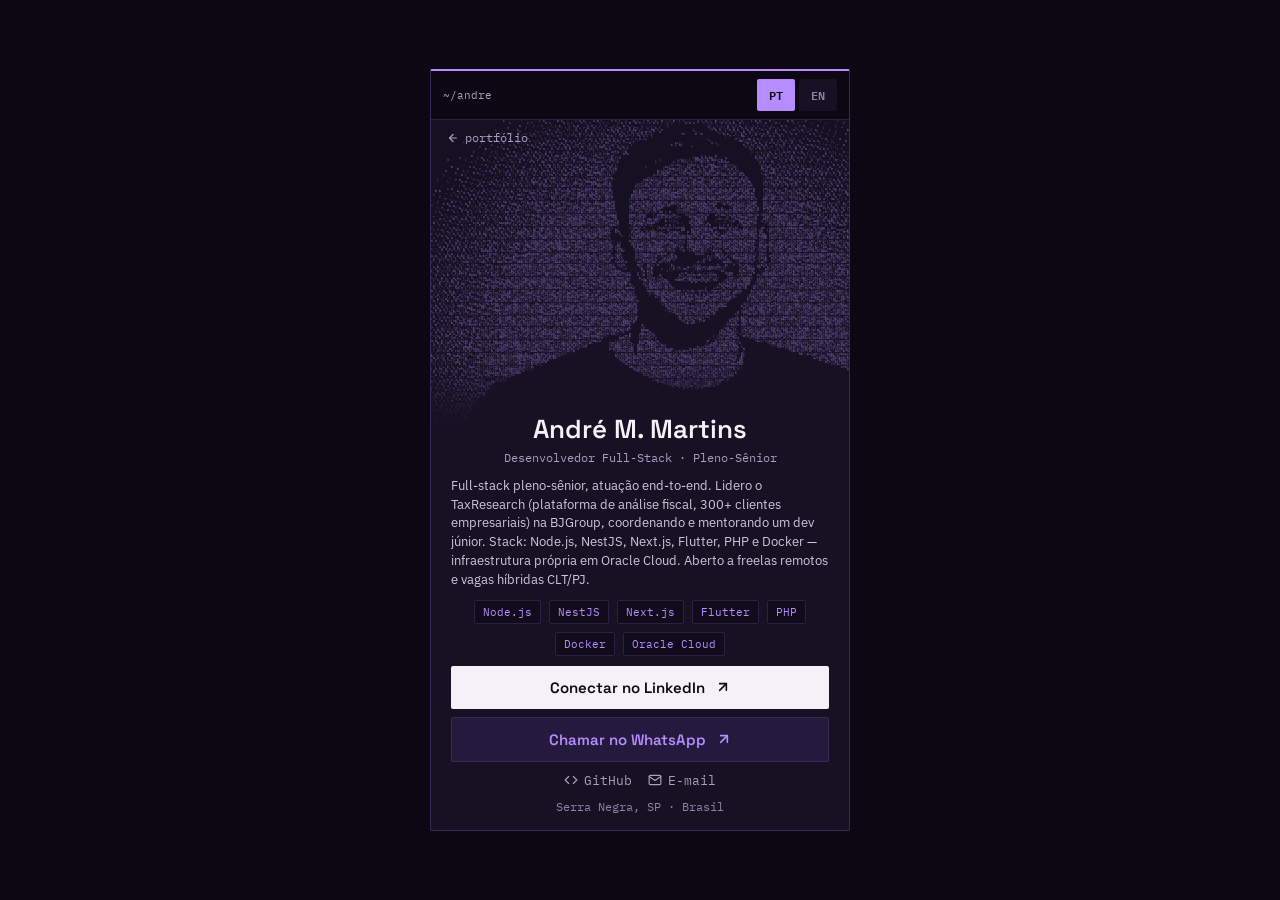
==== contacts/index.html @ 64a5bfa0 "first commit" ====
<!doctype html>
<html lang="pt-BR">
<head>
<meta charset="utf-8">
<meta name="viewport" content="width=device-width, initial-scale=1">
<title>André M. Martins — Cartão de Contato</title>
<meta name="description" content="Full-stack pleno-sênior — Node.js, NestJS, Next.js, Flutter, PHP, Docker, Oracle Cloud.">
<meta property="og:title" content="André M. Martins — Full-Stack Developer">
<meta property="og:description" content="Full-stack pleno-sênior — Node.js, NestJS, Next.js, Flutter, PHP, Docker, Oracle Cloud. Aberto a freelas remotos e vagas híbridas CLT/PJ.">
<meta property="og:type" content="profile">
<link rel="icon" href="data:,">
<link rel="preconnect" href="https://fonts.googleapis.com">
<link rel="preconnect" href="https://fonts.gstatic.com" crossorigin>
<link href="https://fonts.googleapis.com/css2?family=Space+Grotesk:wght@500;600;700&family=IBM+Plex+Sans:wght@400;500&family=IBM+Plex+Mono:wght@400;500;600&display=swap" rel="stylesheet">
<style>
  :root {
    --bg: #0b0814;
    --bg-2: #100c1c;
    --surface: #161123;
    --border: #2a2145;
    --border-2: #372b58;
    --text: #f4f2f8;
    --body: #cdc7dd;
    --muted: #a89fc0;
    --dim: #8b82a6;
    --accent: #b78cff;
    --accent-dim: #251a3d;
    --radius: 2px;
  }
  * { box-sizing: border-box; }
  html, body { margin: 0; padding: 0; background: var(--bg); height: 100%; overflow: hidden; }
  :focus-visible { outline: 2px solid var(--accent); outline-offset: 2px; }
  body {
    font-family: 'IBM Plex Sans', sans-serif;
    display: flex;
    justify-content: center;
    align-items: center;
    height: 100dvh;
    padding: 12px;
  }
  .card {
    width: 100%;
    max-width: 420px;
    min-width: 0;
    max-height: calc(100dvh - 24px);
    background: var(--surface);
    border: 1px solid var(--border-2);
    border-top: 2px solid var(--accent);
    border-radius: var(--radius);
    overflow: hidden;
    display: flex;
    flex-direction: column;
  }
  .card-bar {
    display: flex;
    align-items: center;
    gap: 8px;
    padding: 8px 12px;
    background: var(--bg);
    border-bottom: 1px solid var(--border);
    font-family: 'IBM Plex Mono', monospace;
    font-size: 11px;
  }
  .card-path { color: var(--muted); }
  .lang-toggle {
    margin-left: auto;
    display: flex;
    gap: 4px;
  }
  .lang-toggle button {
    padding: 6px 12px;
    min-height: 32px;
    border-radius: var(--radius);
    font-family: 'IBM Plex Mono', monospace;
    font-size: 12px;
    font-weight: 600;
    cursor: pointer;
    border: none;
    background: var(--surface);
    color: var(--dim);
  }
  .lang-toggle button.active {
    background: var(--accent);
    color: var(--bg);
  }
  .card-body {
    flex: 1;
    min-height: 0;
    padding: 0 20px 16px;
    display: flex;
    flex-direction: column;
    gap: 10px;
  }
  .portrait {
    position: relative;
    flex: 0 0 auto;
    margin: 0 -20px;
    overflow: hidden;
  }
  .back-link {
    position: absolute;
    top: 10px;
    left: 16px;
    z-index: 2;
    font-family: 'IBM Plex Mono', monospace;
    font-size: 12px;
    color: var(--muted);
    text-decoration: none;
    display: inline-flex;
    align-items: center;
    gap: 6px;
  }
  .back-link:hover { color: var(--accent); }
  .card-ascii {
    margin: 0;
    width: 100%;
    overflow: hidden;
    font-family: 'IBM Plex Mono', monospace;
    line-height: 0.75;
    letter-spacing: 0;
    color: var(--accent);
    opacity: .92;
    white-space: pre;
    user-select: none;
    text-align: left;
  }
  .name-block {
    position: absolute;
    left: 0;
    right: 0;
    bottom: 0;
    z-index: 1;
    text-align: center;
    display: flex;
    flex-direction: column;
    gap: 4px;
    padding: 48px 16px 2px;
    background: linear-gradient(to bottom, transparent 0%, var(--surface) 62%);
  }
  .name-block h1 {
    margin: 0;
    font-family: 'Space Grotesk', sans-serif;
    font-size: 26px;
    font-weight: 600;
    color: var(--text);
  }
  .name-block p {
    margin: 0;
    font-family: 'IBM Plex Mono', monospace;
    font-size: 12px;
    color: var(--muted);
  }
  .card-rest {
    display: flex;
    flex-direction: column;
    gap: 10px;
    flex-shrink: 0;
  }
  .bio {
    margin: 0;
    font-size: 13px;
    line-height: 1.45;
    color: var(--body);
    text-align: left;
  }
  .chips {
    display: flex;
    flex-wrap: wrap;
    gap: 8px;
    justify-content: center;
  }
  .chip {
    font-family: 'IBM Plex Mono', monospace;
    font-size: 11px;
    color: var(--accent);
    background: var(--bg-2);
    border: 1px solid var(--border);
    border-radius: var(--radius);
    padding: 4px 8px;
  }
  .ctas {
    display: flex;
    flex-direction: column;
    gap: 8px;
    width: 100%;
  }
  .cta {
    display: flex;
    align-items: center;
    justify-content: center;
    gap: 10px;
    width: 100%;
    padding: 12px 18px;
    border-radius: var(--radius);
    font-family: 'Space Grotesk', sans-serif;
    font-weight: 600;
    font-size: 15px;
    text-decoration: none;
  }
  .cta:hover { opacity: .88; }
  .cta-linkedin {
    background: var(--text);
    color: var(--bg);
  }
  .cta-whatsapp {
    background: var(--accent-dim);
    color: var(--accent);
    border: 1px solid var(--border-2);
  }
  .secondary {
    display: flex;
    gap: 16px;
    justify-content: center;
    align-items: center;
    flex-wrap: wrap;
  }
  .secondary a {
    display: flex;
    align-items: center;
    gap: 6px;
    color: var(--muted);
    font-family: 'IBM Plex Mono', monospace;
    font-size: 13px;
    text-decoration: none;
  }
  .secondary a:hover { color: var(--accent); }
  .location {
    margin: 0;
    text-align: center;
    font-family: 'IBM Plex Mono', monospace;
    font-size: 12px;
    color: var(--dim);
  }
  [data-i18n][hidden] { display: none; }
</style>
</head>
<body>
<main class="card">
  <div class="card-bar">
    <span class="card-path">~/andre</span>
    <div class="lang-toggle" role="group" aria-label="Idioma / Language">
      <button type="button" id="btn-pt" aria-pressed="true">PT</button>
      <button type="button" id="btn-en" aria-pressed="false">EN</button>
    </div>
  </div>

  <div class="card-body">
  <div class="portrait">
  <a class="back-link" href="../">
    <svg width="12" height="12" viewBox="0 0 24 24" fill="none" stroke="currentColor" stroke-width="2.4" stroke-linecap="round" stroke-linejoin="round"><line x1="19" y1="12" x2="5" y2="12"></line><polyline points="12 19 5 12 12 5"></polyline></svg>
    <span data-i18n="pt">portfólio</span><span data-i18n="en" hidden>portfolio</span>
  </a>

  <pre class="card-ascii" id="card-ascii" role="img" aria-label="Retrato de André, formado pelo vazio numa nuvem de caracteres"></pre>

  <div class="name-block">
    <h1>André M. Martins</h1>
    <p>
      <span data-i18n="pt">Desenvolvedor Full-Stack · Pleno-Sênior</span><span data-i18n="en" hidden>Full-Stack Developer · Senior</span>
    </p>
  </div>
  </div>

  <div class="card-rest">
  <p class="bio">
    <span data-i18n="pt">Full-stack pleno-sênior, atuação end-to-end. Lidero o TaxResearch (plataforma de análise fiscal, 300+ clientes empresariais) na BJGroup, coordenando e mentorando um dev júnior. Stack: Node.js, NestJS, Next.js, Flutter, PHP e Docker — infraestrutura própria em Oracle Cloud. Aberto a freelas remotos e vagas híbridas CLT/PJ.</span>
    <span data-i18n="en" hidden>Senior full-stack developer, end-to-end ownership. Leading TaxResearch (fiscal analysis platform, 300+ enterprise clients) at BJGroup, mentoring a junior developer. Stack: Node.js, NestJS, Next.js, Flutter, PHP and Docker — self-managed Oracle Cloud infrastructure. Open to remote freelance work and hybrid CLT/PJ roles.</span>
  </p>

  <div class="chips">
    <span class="chip">Node.js</span>
    <span class="chip">NestJS</span>
    <span class="chip">Next.js</span>
    <span class="chip">Flutter</span>
    <span class="chip">PHP</span>
    <span class="chip">Docker</span>
    <span class="chip">Oracle Cloud</span>
  </div>

  <div class="ctas">
    <a class="cta cta-linkedin" href="https://www.linkedin.com/in/andre-mattedi-martins/" target="_blank" rel="noopener">
      <span data-i18n="pt">Conectar no LinkedIn</span><span data-i18n="en" hidden>Connect on LinkedIn</span>
      <svg width="16" height="16" viewBox="0 0 24 24" fill="none" stroke="currentColor" stroke-width="2.4" stroke-linecap="round" stroke-linejoin="round"><line x1="7" y1="17" x2="17" y2="7"></line><polyline points="7 7 17 7 17 17"></polyline></svg>
    </a>
    <a class="cta cta-whatsapp" href="https://wa.me/5519999855040?text=Ol%C3%A1%20Andr%C3%A9!%20Vi%20seu%20portf%C3%B3lio." target="_blank" rel="noopener">
      <span data-i18n="pt">Chamar no WhatsApp</span><span data-i18n="en" hidden>Message on WhatsApp</span>
      <svg width="16" height="16" viewBox="0 0 24 24" fill="none" stroke="currentColor" stroke-width="2.4" stroke-linecap="round" stroke-linejoin="round"><line x1="7" y1="17" x2="17" y2="7"></line><polyline points="7 7 17 7 17 17"></polyline></svg>
    </a>
  </div>

  <div class="secondary">
    <a href="https://github.com/AndreDev21" target="_blank" rel="noopener">
      <svg width="14" height="14" viewBox="0 0 24 24" fill="none" stroke="currentColor" stroke-width="2" stroke-linecap="round" stroke-linejoin="round"><polyline points="16 18 22 12 16 6"></polyline><polyline points="8 6 2 12 8 18"></polyline></svg>
      GitHub
    </a>
    <a href="mailto:andredev2103@gmail.com">
      <svg width="14" height="14" viewBox="0 0 24 24" fill="none" stroke="currentColor" stroke-width="2" stroke-linecap="round" stroke-linejoin="round"><path d="M22 6a2 2 0 0 0-2-2H4a2 2 0 0 0-2 2v12a2 2 0 0 0 2 2h16a2 2 0 0 0 2-2V6z"></path><polyline points="22,6 12,13 2,6"></polyline></svg>
      <span data-i18n="pt">E-mail</span><span data-i18n="en" hidden>Email</span>
    </a>
  </div>

  <p class="location">
    <span data-i18n="pt">Serra Negra, SP · Brasil</span><span data-i18n="en" hidden>Serra Negra, SP · Brazil</span>
  </p>
  </div>
  </div>

</main>

<script src="../ascii-art.js"></script>
<script src="../ascii-photo.js"></script>
<script>
  (function () {
    var pre = document.getElementById('card-ascii');
    var portrait = document.querySelector('.portrait');
    var rest = document.querySelector('.card-rest');
    var bar = document.querySelector('.card-bar');
    if (pre && portrait && window.AM_ASCII_ART && window.AsciiPhoto) {
      var artLines = window.AM_ASCII_ART.split('\n');
      if (artLines.length && !artLines[artLines.length - 1]) artLines.pop();
      pre.textContent = window.AsciiPhoto.cloudText(artLines);
      var SHIRT_CROP = 0.80;
      function fit() {
        var target = portrait.clientWidth;
        if (!target) return;
        var sample = (pre.textContent.split('\n')[0] || '');
        var probe = document.createElement('span');
        probe.style.cssText = 'position:absolute;left:-9999px;top:0;font:10px "IBM Plex Mono",monospace;white-space:pre;';
        probe.textContent = sample;
        document.body.appendChild(probe);
        var natural = probe.getBoundingClientRect().width || 1;
        document.body.removeChild(probe);
        var font = 10 * target / natural;
        var rows = pre.textContent.split('\n').length;
        var fullH = rows * 0.75 * font;
        var crop = fullH * SHIRT_CROP;
        var room = window.innerHeight
          - 24
          - (bar ? bar.offsetHeight : 0)
          - (rest ? rest.offsetHeight : 0)
          - 10;
        if (room < 120) room = 120;
        if (crop > room) {
          font *= room / crop;
          crop = room;
        }
        pre.style.fontSize = font + 'px';
        portrait.style.height = crop + 'px';
      }
      fit();
      window.addEventListener('resize', fit);
      if (document.fonts && document.fonts.ready) document.fonts.ready.then(fit);
    }

    var btnPt = document.getElementById('btn-pt');
    var btnEn = document.getElementById('btn-en');
    var ptNodes = document.querySelectorAll('[data-i18n="pt"]');
    var enNodes = document.querySelectorAll('[data-i18n="en"]');

    function setLang(lang) {
      var isPt = lang === 'pt';
      ptNodes.forEach(function (el) { el.hidden = !isPt; });
      enNodes.forEach(function (el) { el.hidden = isPt; });
      btnPt.classList.toggle('active', isPt);
      btnEn.classList.toggle('active', !isPt);
      btnPt.setAttribute('aria-pressed', String(isPt));
      btnEn.setAttribute('aria-pressed', String(!isPt));
      document.documentElement.lang = isPt ? 'pt-BR' : 'en';
      try { localStorage.setItem('lang', lang); } catch (e) {}
    }

    btnPt.addEventListener('click', function () { setLang('pt'); });
    btnEn.addEventListener('click', function () { setLang('en'); });

    var saved = null;
    try { saved = localStorage.getItem('lang'); } catch (e) {}
    setLang(saved === 'en' ? 'en' : 'pt');
  })();
</script>
</body>
</html>
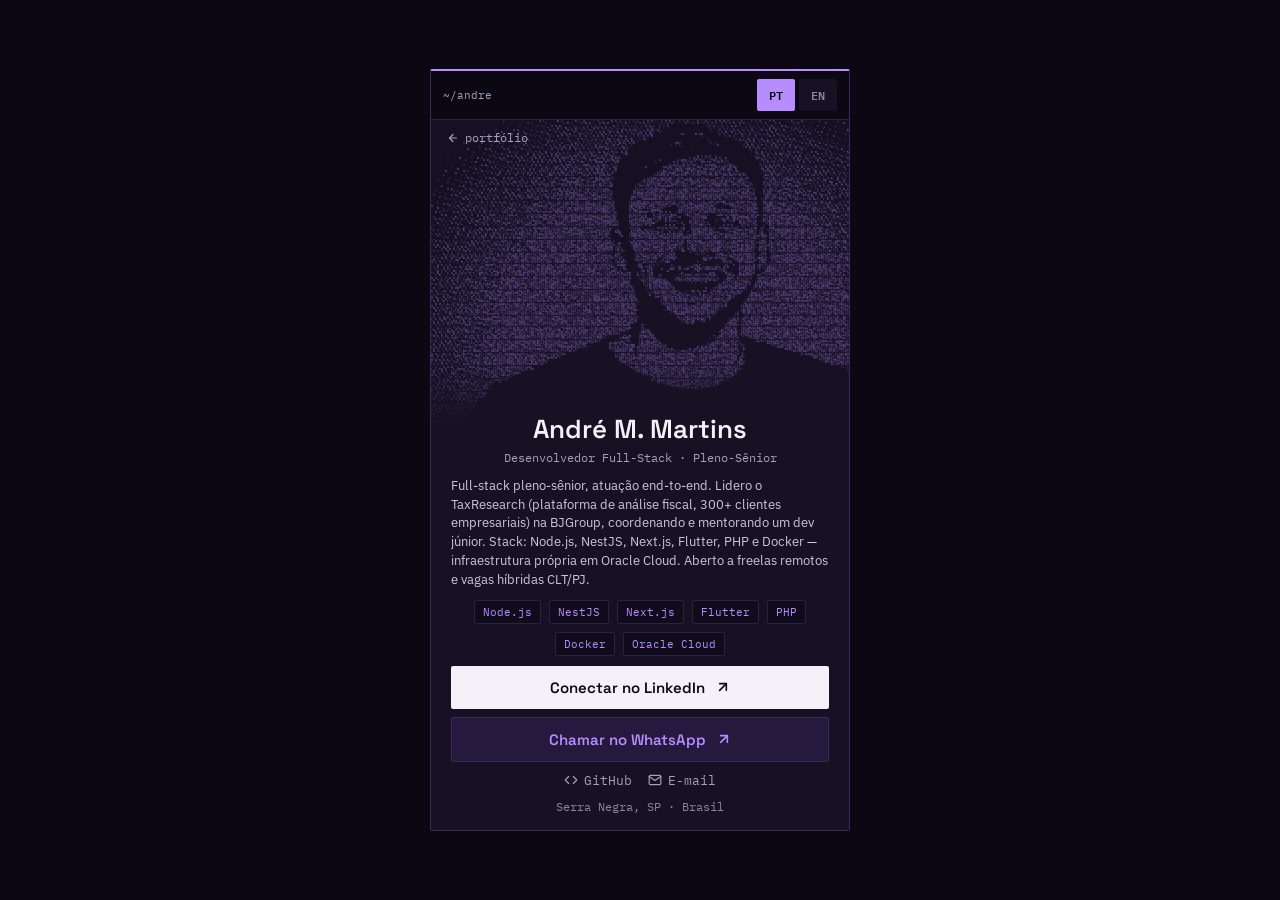
==== commit 4115b2b8: "Lead the portfolio with outcomes, featured work, and share previews. Co-authored-by: Cursor <cursora" ====
--- a/contacts/index.html
+++ b/contacts/index.html
@@ -6,9 +6,10 @@
 <title>André M. Martins — Cartão de Contato</title>
 <meta name="description" content="Full-stack pleno-sênior — Node.js, NestJS, Next.js, Flutter, PHP, Docker, Oracle Cloud.">
 <meta property="og:title" content="André M. Martins — Full-Stack Developer">
-<meta property="og:description" content="Full-stack pleno-sênior — Node.js, NestJS, Next.js, Flutter, PHP, Docker, Oracle Cloud. Aberto a freelas remotos e vagas híbridas CLT/PJ.">
+<meta property="og:description" content="Full-stack. TaxResearch (300+ empresas) e OkCarro (1.000+ consultas/mês). Aberto a freelas remotos e vagas híbridas CLT/PJ.">
+<meta property="og:image" content="https://andredev21.github.io/andre-portifolio/og.png">
 <meta property="og:type" content="profile">
-<link rel="icon" href="data:,">
+<link rel="icon" href="../favicon.svg" type="image/svg+xml">
 <link rel="preconnect" href="https://fonts.googleapis.com">
 <link rel="preconnect" href="https://fonts.gstatic.com" crossorigin>
 <link href="https://fonts.googleapis.com/css2?family=Space+Grotesk:wght@500;600;700&family=IBM+Plex+Sans:wght@400;500&family=IBM+Plex+Mono:wght@400;500;600&display=swap" rel="stylesheet">
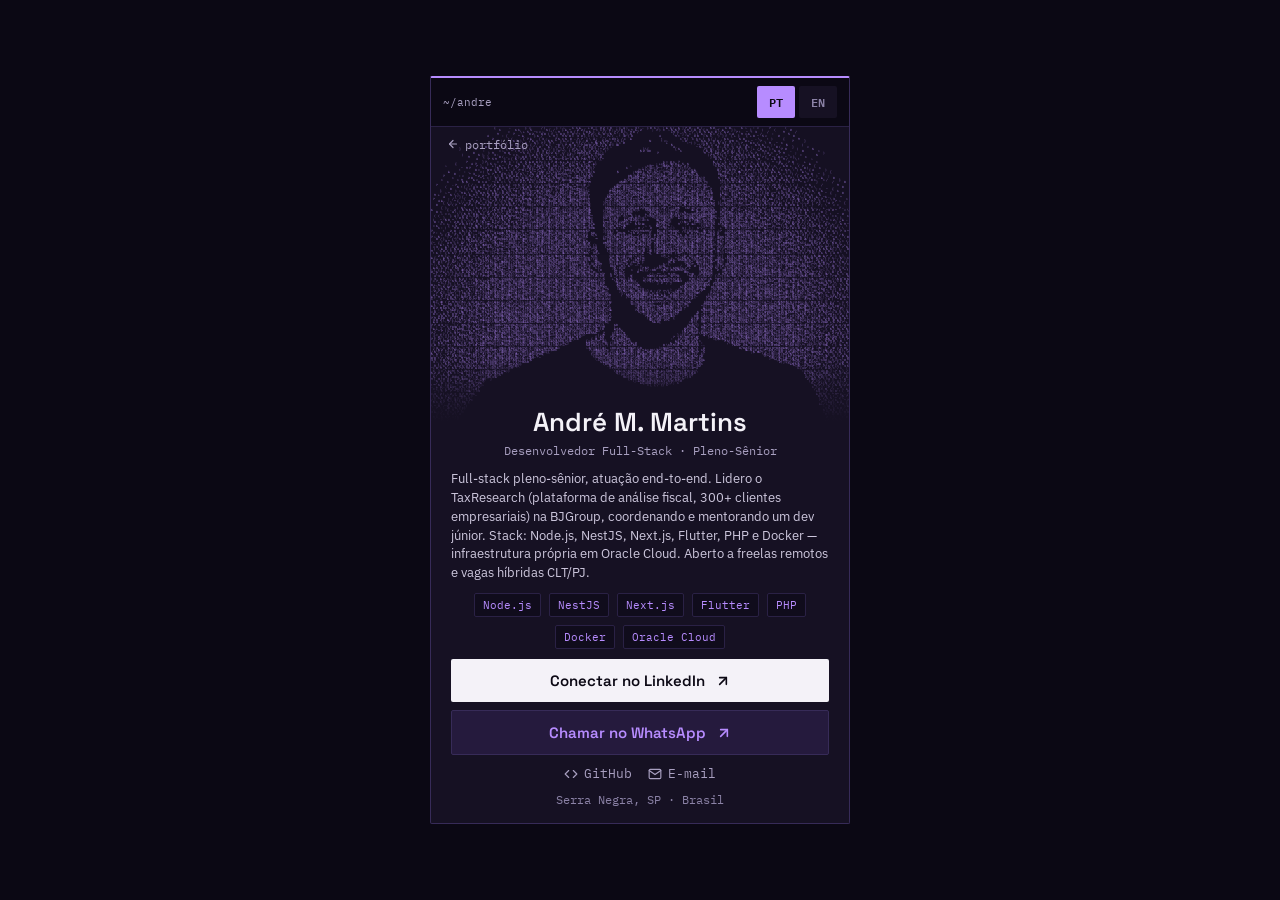
==== commit 5f25a349: "Keep the contact ASCII portrait visible on mobile, and write NFC tags as URL-only. Co-authored-by: C" ====
--- a/contacts/index.html
+++ b/contacts/index.html
@@ -30,6 +30,7 @@
   }
   * { box-sizing: border-box; }
   html, body { margin: 0; padding: 0; background: var(--bg); height: 100%; overflow: hidden; }
+  html { -webkit-text-size-adjust: 100%; text-size-adjust: 100%; }
   :focus-visible { outline: 2px solid var(--accent); outline-offset: 2px; }
   body {
     font-family: 'IBM Plex Sans', sans-serif;
@@ -95,8 +96,11 @@
   .portrait {
     position: relative;
     flex: 0 0 auto;
+    width: calc(100% + 40px);
     margin: 0 -20px;
     overflow: hidden;
+    min-width: 0;
+    min-height: 120px;
   }
   .back-link {
     position: absolute;
@@ -113,10 +117,15 @@
   }
   .back-link:hover { color: var(--accent); }
   .card-ascii {
-    margin: 0;
-    width: 100%;
-    overflow: hidden;
-    font-family: 'IBM Plex Mono', monospace;
+    position: absolute;
+    top: 0;
+    left: 0;
+    margin: 0;
+    width: max-content;
+    max-width: none;
+    overflow: visible;
+    font-family: 'IBM Plex Mono', ui-monospace, Menlo, Consolas, monospace;
+    font-size: 16px;
     line-height: 0.75;
     letter-spacing: 0;
     color: var(--accent);
@@ -124,6 +133,9 @@
     white-space: pre;
     user-select: none;
     text-align: left;
+    transform-origin: top left;
+    -webkit-text-size-adjust: 100%;
+    text-size-adjust: 100%;
   }
   .name-block {
     position: absolute;
@@ -321,20 +333,16 @@
       if (artLines.length && !artLines[artLines.length - 1]) artLines.pop();
       pre.textContent = window.AsciiPhoto.cloudText(artLines);
       var SHIRT_CROP = 0.80;
+      var BASE = 16;
+      var lastFit = '';
       function fit() {
         var target = portrait.clientWidth;
-        if (!target) return;
-        var sample = (pre.textContent.split('\n')[0] || '');
-        var probe = document.createElement('span');
-        probe.style.cssText = 'position:absolute;left:-9999px;top:0;font:10px "IBM Plex Mono",monospace;white-space:pre;';
-        probe.textContent = sample;
-        document.body.appendChild(probe);
-        var natural = probe.getBoundingClientRect().width || 1;
-        document.body.removeChild(probe);
-        var font = 10 * target / natural;
-        var rows = pre.textContent.split('\n').length;
-        var fullH = rows * 0.75 * font;
-        var crop = fullH * SHIRT_CROP;
+        if (!target) return false;
+        pre.style.fontSize = BASE + 'px';
+        var natural = pre.scrollWidth || 1;
+        var fullH = pre.scrollHeight || 1;
+        var scale = target / natural;
+        var crop = fullH * SHIRT_CROP * scale;
         var room = window.innerHeight
           - 24
           - (bar ? bar.offsetHeight : 0)
@@ -342,15 +350,24 @@
           - 10;
         if (room < 120) room = 120;
         if (crop > room) {
-          font *= room / crop;
+          scale *= room / crop;
           crop = room;
         }
-        pre.style.fontSize = font + 'px';
+        var key = target + ':' + scale.toFixed(5) + ':' + crop.toFixed(1);
+        if (key === lastFit) return true;
+        lastFit = key;
+        pre.style.transform = 'scale(' + scale + ')';
         portrait.style.height = crop + 'px';
+        return true;
       }
-      fit();
+      function tryFit(left) {
+        if (fit() || left <= 0) return;
+        requestAnimationFrame(function () { tryFit(left - 1); });
+      }
+      tryFit(12);
       window.addEventListener('resize', fit);
       if (document.fonts && document.fonts.ready) document.fonts.ready.then(fit);
+      if (window.ResizeObserver) new ResizeObserver(fit).observe(portrait);
     }
 
     var btnPt = document.getElementById('btn-pt');
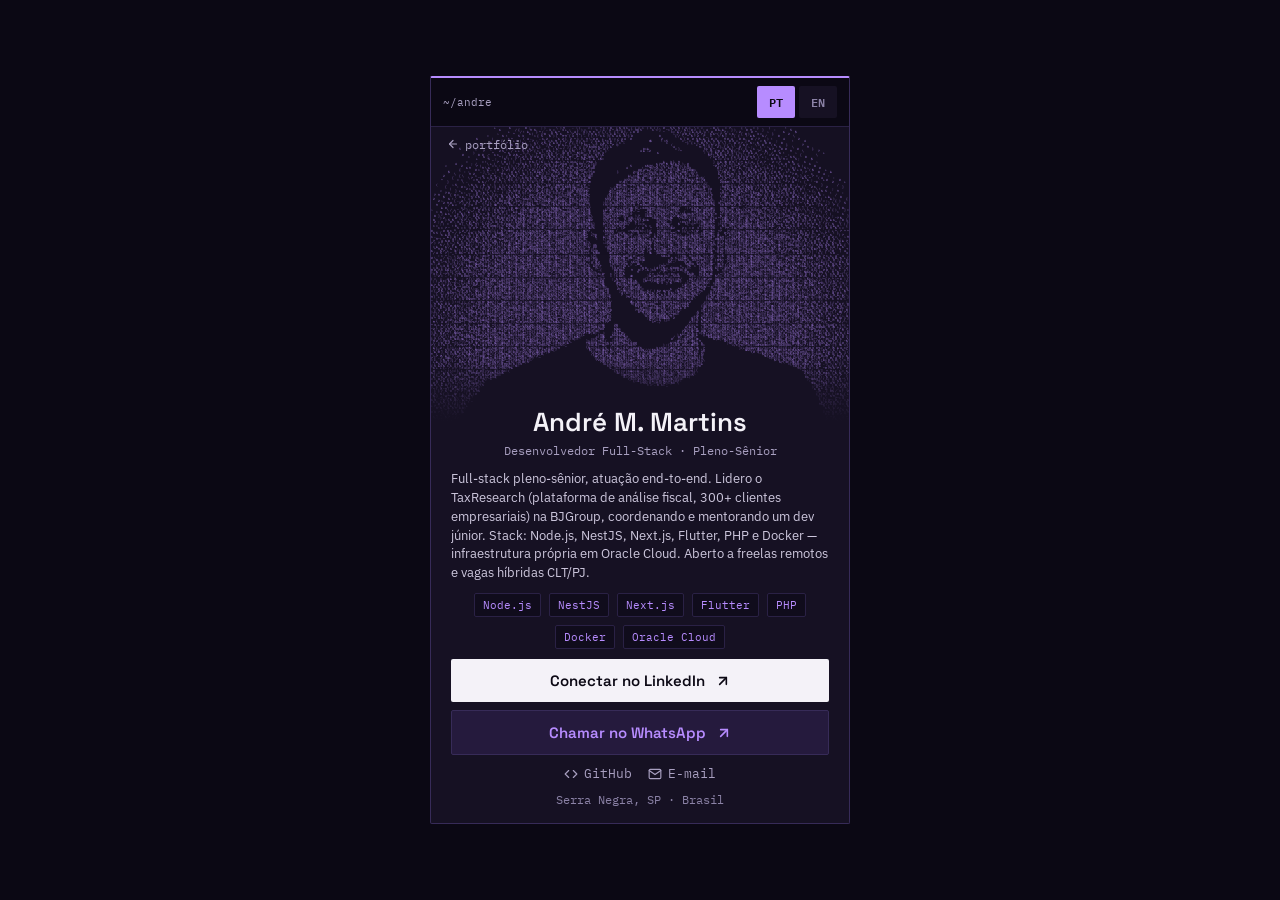
==== commit a8f042cc: "Bump the contact-card ASCII portrait slightly in Brave. Co-authored-by: Cursor <cursoragent@cursor.c" ====
--- a/contacts/index.html
+++ b/contacts/index.html
@@ -335,6 +335,12 @@
       var SHIRT_CROP = 0.80;
       var BASE = 16;
       var lastFit = '';
+      var brave = typeof navigator.brave !== 'undefined'
+        || /Brave/i.test(navigator.userAgent)
+        || (navigator.userAgentData && navigator.userAgentData.brands || []).some(function (b) {
+          return /Brave/i.test(b.brand || '');
+        });
+      var ZOOM = brave ? 1.12 : 1;
       function fit() {
         var target = portrait.clientWidth;
         if (!target) return false;
@@ -353,10 +359,12 @@
           scale *= room / crop;
           crop = room;
         }
+        scale *= ZOOM;
         var key = target + ':' + scale.toFixed(5) + ':' + crop.toFixed(1);
         if (key === lastFit) return true;
         lastFit = key;
         pre.style.transform = 'scale(' + scale + ')';
+        pre.style.left = ((target - natural * scale) / 2) + 'px';
         portrait.style.height = crop + 'px';
         return true;
       }
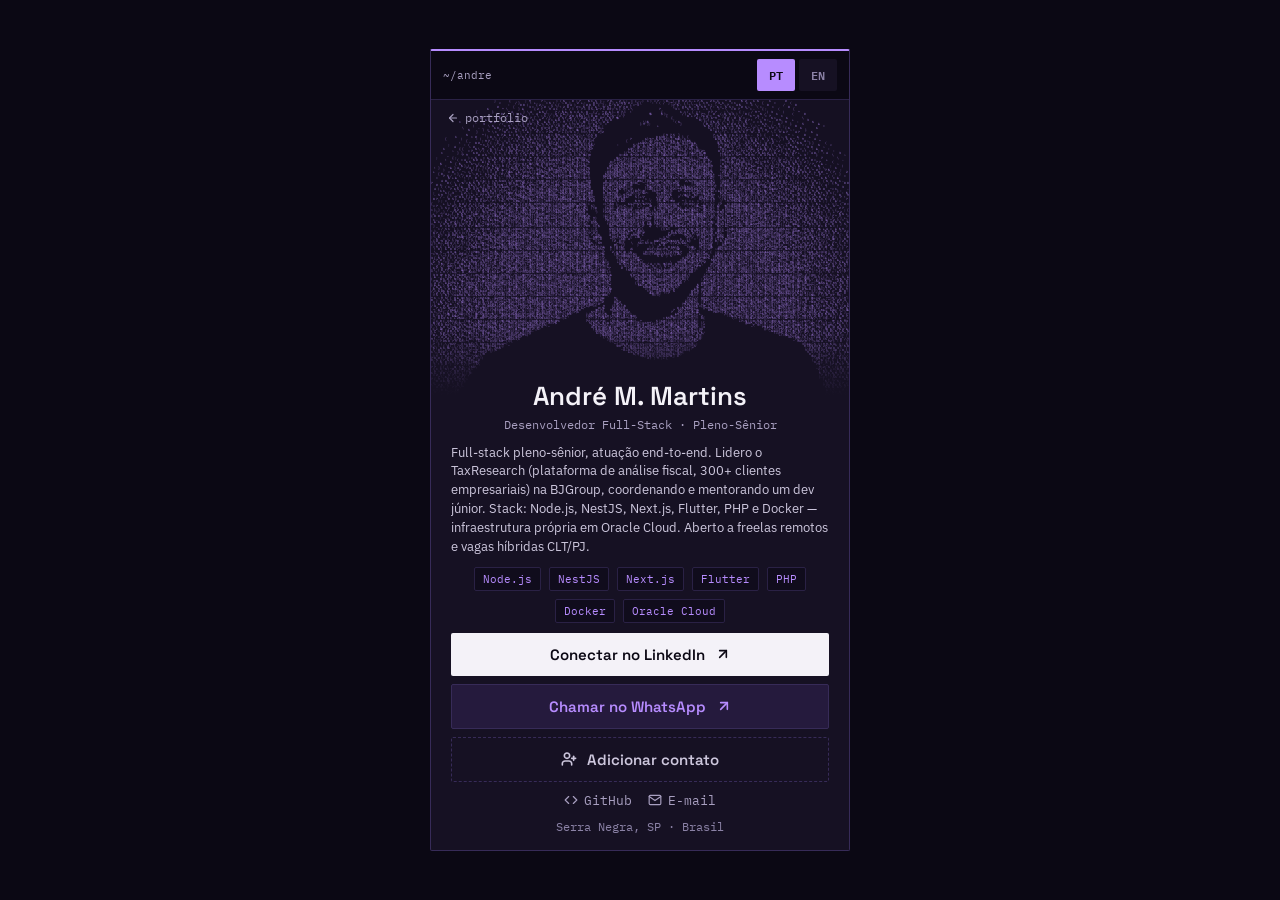
==== commit 66579ccd: "Add a downloadable vCard button on the contact card. Co-authored-by: Cursor <cursoragent@cursor.com>" ====
--- a/contacts/index.html
+++ b/contacts/index.html
@@ -220,6 +220,16 @@
     color: var(--accent);
     border: 1px solid var(--border-2);
   }
+  .cta-vcf {
+    background: transparent;
+    color: var(--body);
+    border: 1px dashed var(--border-2);
+  }
+  .cta-vcf:hover {
+    opacity: 1;
+    color: var(--accent);
+    border-color: var(--accent);
+  }
   .secondary {
     display: flex;
     gap: 16px;
@@ -298,6 +308,10 @@
     <a class="cta cta-whatsapp" href="https://wa.me/5519999855040?text=Ol%C3%A1%20Andr%C3%A9!%20Vi%20seu%20portf%C3%B3lio." target="_blank" rel="noopener">
       <span data-i18n="pt">Chamar no WhatsApp</span><span data-i18n="en" hidden>Message on WhatsApp</span>
       <svg width="16" height="16" viewBox="0 0 24 24" fill="none" stroke="currentColor" stroke-width="2.4" stroke-linecap="round" stroke-linejoin="round"><line x1="7" y1="17" x2="17" y2="7"></line><polyline points="7 7 17 7 17 17"></polyline></svg>
+    </a>
+    <a class="cta cta-vcf" href="andre-martins.vcf" download="andre-martins.vcf" type="text/vcard">
+      <svg width="16" height="16" viewBox="0 0 24 24" fill="none" stroke="currentColor" stroke-width="2.4" stroke-linecap="round" stroke-linejoin="round"><path d="M16 21v-2a4 4 0 0 0-4-4H6a4 4 0 0 0-4 4v2"></path><circle cx="9" cy="7" r="4"></circle><line x1="19" y1="8" x2="19" y2="14"></line><line x1="22" y1="11" x2="16" y2="11"></line></svg>
+      <span data-i18n="pt">Adicionar contato</span><span data-i18n="en" hidden>Add to contacts</span>
     </a>
   </div>
 
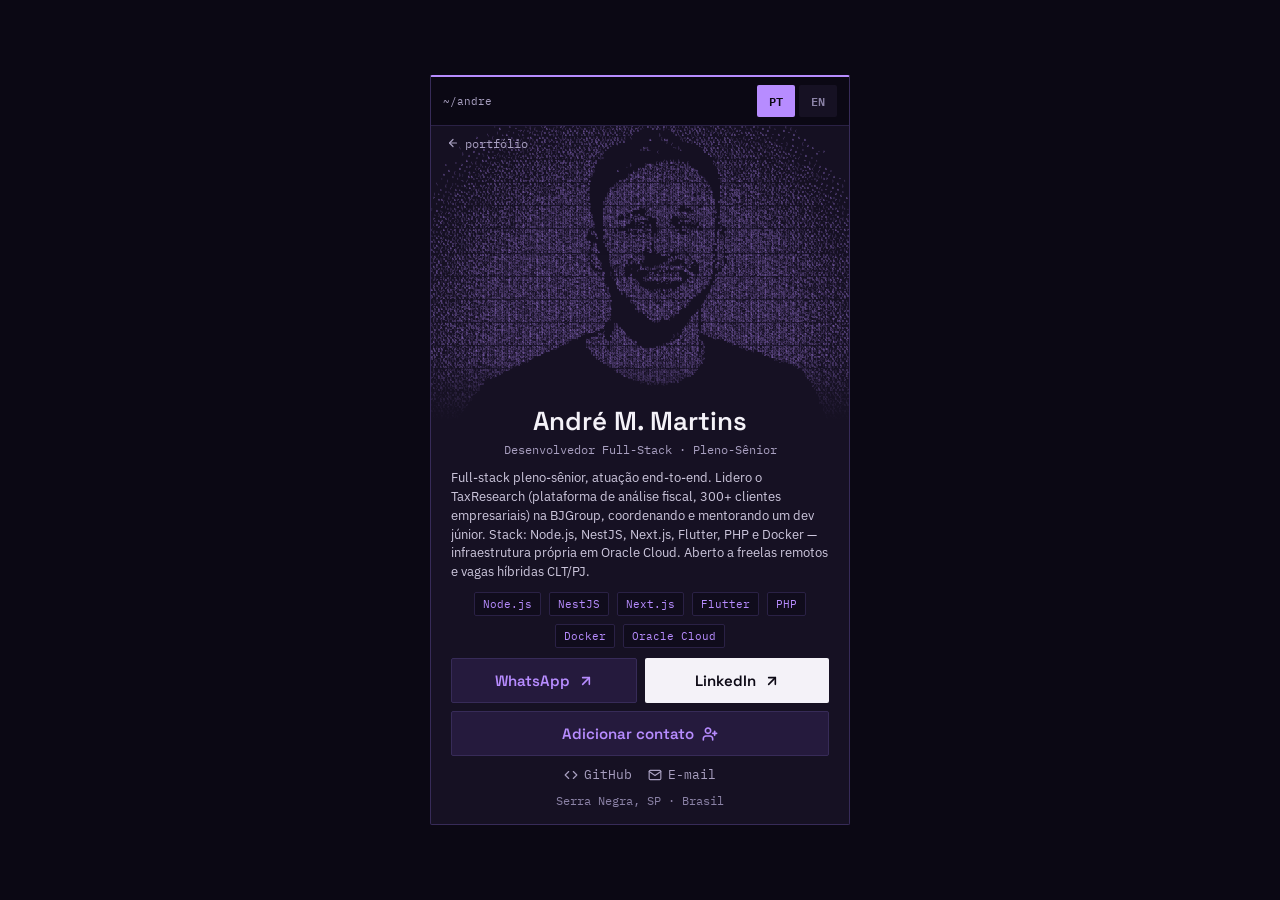
==== commit b1222725: "Fit the vCard CTA into the contact card without adding a third row. Co-authored-by: Cursor <cursorag" ====
--- a/contacts/index.html
+++ b/contacts/index.html
@@ -197,19 +197,28 @@
     gap: 8px;
     width: 100%;
   }
+  .cta-row {
+    display: flex;
+    gap: 8px;
+    width: 100%;
+  }
   .cta {
     display: flex;
     align-items: center;
     justify-content: center;
-    gap: 10px;
+    gap: 8px;
     width: 100%;
-    padding: 12px 18px;
+    padding: 12px 14px;
     border-radius: var(--radius);
     font-family: 'Space Grotesk', sans-serif;
     font-weight: 600;
     font-size: 15px;
     text-decoration: none;
   }
+  .cta-row .cta {
+    flex: 1;
+    min-width: 0;
+  }
   .cta:hover { opacity: .88; }
   .cta-linkedin {
     background: var(--text);
@@ -221,14 +230,9 @@
     border: 1px solid var(--border-2);
   }
   .cta-vcf {
-    background: transparent;
-    color: var(--body);
-    border: 1px dashed var(--border-2);
-  }
-  .cta-vcf:hover {
-    opacity: 1;
+    background: var(--accent-dim);
     color: var(--accent);
-    border-color: var(--accent);
+    border: 1px solid var(--border-2);
   }
   .secondary {
     display: flex;
@@ -301,17 +305,19 @@
   </div>
 
   <div class="ctas">
-    <a class="cta cta-linkedin" href="https://www.linkedin.com/in/andre-mattedi-martins/" target="_blank" rel="noopener">
-      <span data-i18n="pt">Conectar no LinkedIn</span><span data-i18n="en" hidden>Connect on LinkedIn</span>
-      <svg width="16" height="16" viewBox="0 0 24 24" fill="none" stroke="currentColor" stroke-width="2.4" stroke-linecap="round" stroke-linejoin="round"><line x1="7" y1="17" x2="17" y2="7"></line><polyline points="7 7 17 7 17 17"></polyline></svg>
-    </a>
-    <a class="cta cta-whatsapp" href="https://wa.me/5519999855040?text=Ol%C3%A1%20Andr%C3%A9!%20Vi%20seu%20portf%C3%B3lio." target="_blank" rel="noopener">
-      <span data-i18n="pt">Chamar no WhatsApp</span><span data-i18n="en" hidden>Message on WhatsApp</span>
-      <svg width="16" height="16" viewBox="0 0 24 24" fill="none" stroke="currentColor" stroke-width="2.4" stroke-linecap="round" stroke-linejoin="round"><line x1="7" y1="17" x2="17" y2="7"></line><polyline points="7 7 17 7 17 17"></polyline></svg>
-    </a>
+    <div class="cta-row">
+      <a class="cta cta-whatsapp" href="https://wa.me/5519999855040?text=Ol%C3%A1%20Andr%C3%A9!%20Vi%20seu%20portf%C3%B3lio." target="_blank" rel="noopener">
+        WhatsApp
+        <svg width="16" height="16" viewBox="0 0 24 24" fill="none" stroke="currentColor" stroke-width="2.4" stroke-linecap="round" stroke-linejoin="round"><line x1="7" y1="17" x2="17" y2="7"></line><polyline points="7 7 17 7 17 17"></polyline></svg>
+      </a>
+      <a class="cta cta-linkedin" href="https://www.linkedin.com/in/andre-mattedi-martins/" target="_blank" rel="noopener">
+        LinkedIn
+        <svg width="16" height="16" viewBox="0 0 24 24" fill="none" stroke="currentColor" stroke-width="2.4" stroke-linecap="round" stroke-linejoin="round"><line x1="7" y1="17" x2="17" y2="7"></line><polyline points="7 7 17 7 17 17"></polyline></svg>
+      </a>
+    </div>
     <a class="cta cta-vcf" href="andre-martins.vcf" download="andre-martins.vcf" type="text/vcard">
+      <span data-i18n="pt">Adicionar contato</span><span data-i18n="en" hidden>Add to contacts</span>
       <svg width="16" height="16" viewBox="0 0 24 24" fill="none" stroke="currentColor" stroke-width="2.4" stroke-linecap="round" stroke-linejoin="round"><path d="M16 21v-2a4 4 0 0 0-4-4H6a4 4 0 0 0-4 4v2"></path><circle cx="9" cy="7" r="4"></circle><line x1="19" y1="8" x2="19" y2="14"></line><line x1="22" y1="11" x2="16" y2="11"></line></svg>
-      <span data-i18n="pt">Adicionar contato</span><span data-i18n="en" hidden>Add to contacts</span>
     </a>
   </div>
 
